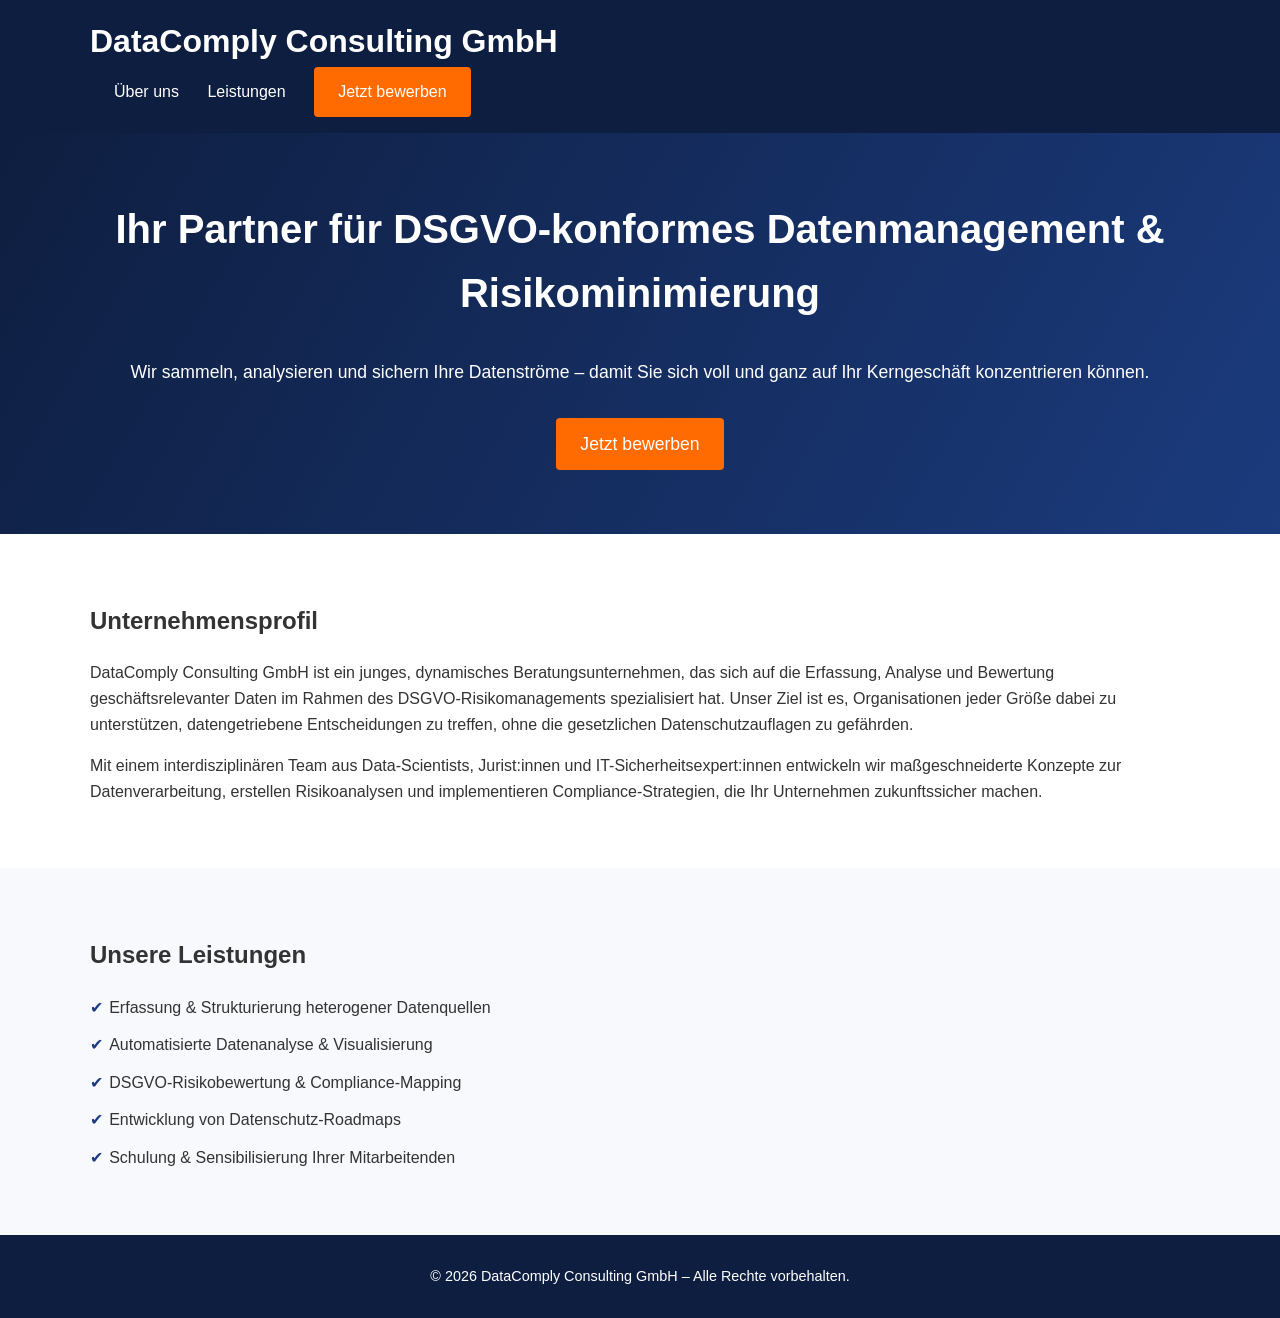
==== index.html @ 9cd99112 "Create initial website structure with home and application pages Co-authored-by: kontakt <kontakt@it" ====
<!DOCTYPE html>
<html lang="de">
<head>
    <meta charset="UTF-8" />
    <meta http-equiv="X-UA-Compatible" content="IE=edge" />
    <meta name="viewport" content="width=device-width, initial-scale=1.0" />
    <title>DataComply Consulting GmbH</title>
    <link rel="stylesheet" href="style.css" />
</head>
<body>
    <header class="navbar">
        <div class="container">
            <h1 class="logo">DataComply Consulting GmbH</h1>
            <nav>
                <a href="#about">Über uns</a>
                <a href="#services">Leistungen</a>
                <a href="bewerbung.html" class="btn btn-primary">Jetzt bewerben</a>
            </nav>
        </div>
    </header>

    <section class="hero">
        <div class="container">
            <h2>Ihr Partner für DSGVO-konformes Datenmanagement &amp; Risikominimierung</h2>
            <p>
                Wir sammeln, analysieren und sichern Ihre Datenströme – damit Sie sich voll
                und ganz auf Ihr Kerngeschäft konzentrieren können.
            </p>
            <a href="bewerbung.html" class="btn btn-primary btn-lg">Jetzt bewerben</a>
        </div>
    </section>

    <section id="about" class="section">
        <div class="container">
            <h2>Unternehmensprofil</h2>
            <p>
                DataComply Consulting GmbH ist ein junges, dynamisches Beratungsunternehmen,
                das sich auf die Erfassung, Analyse und Bewertung geschäftsrelevanter Daten
                im Rahmen des DSGVO-Risikomanagements spezialisiert hat. Unser Ziel ist es,
                Organisationen jeder Größe dabei zu unterstützen, datengetriebene
                Entscheidungen zu treffen, ohne die gesetzlichen Datenschutzauflagen zu
                gefährden.
            </p>
            <p>
                Mit einem interdisziplinären Team aus Data-Scientists, Jurist:innen und
                IT-Sicherheits­expert:innen entwickeln wir maßgeschneiderte Konzepte zur
                Datenverarbeitung, erstellen Risiko­analysen und implementieren
                Compliance-Strategien, die Ihr Unternehmen zukunftssicher machen.
            </p>
        </div>
    </section>

    <section id="services" class="section section-alt">
        <div class="container">
            <h2>Unsere Leistungen</h2>
            <ul class="services-list">
                <li>Erfassung &amp; Strukturierung heterogener Datenquellen</li>
                <li>Automatisierte Datenanalyse &amp; Visualisierung</li>
                <li>DSGVO-Risikobewertung &amp; Compliance-Mapping</li>
                <li>Entwicklung von Datenschutz-Roadmaps</li>
                <li>Schulung &amp; Sensibilisierung Ihrer Mitarbeitenden</li>
            </ul>
        </div>
    </section>

    <footer class="footer">
        <div class="container">
            <p>&copy; <span id="year"></span> DataComply Consulting GmbH – Alle Rechte vorbehalten.</p>
        </div>
    </footer>

    <script>
        document.getElementById("year").textContent = new Date().getFullYear();
    </script>
</body>
</html>
---- style.css ----
/* Basic CSS for DataComply Consulting GmbH */
body {
    margin: 0;
    font-family: "Segoe UI", Roboto, Arial, sans-serif;
    color: #333;
    line-height: 1.6;
}

.container {
    width: 90%;
    max-width: 1100px;
    margin: 0 auto;
}

.navbar {
    background: #0e1e40;
    color: #fff;
    padding: 1rem 0;
}
.navbar .logo {
    margin: 0;
}
.navbar nav a {
    color: #fff;
    margin-left: 1.5rem;
    text-decoration: none;
    font-weight: 500;
}

.hero {
    background: linear-gradient(120deg, #0e1e40, #1b3b7d);
    color: #fff;
    padding: 4rem 0;
    text-align: center;
}
.hero h2 {
    margin-top: 0;
    font-size: 2.5rem;
}
.hero p {
    font-size: 1.1rem;
    margin-bottom: 2rem;
}

.section {
    padding: 3rem 0;
}
.section-alt {
    background: #f7f9fc;
}
.services-list {
    list-style: none;
    padding: 0;
}
.services-list li {
    margin-bottom: 0.75rem;
    padding-left: 1.2rem;
    position: relative;
}
.services-list li::before {
    content: "✔";
    color: #1b3b7d;
    position: absolute;
    left: 0;
}

.footer {
    background: #0e1e40;
    color: #fff;
    text-align: center;
    padding: 1rem 0;
    font-size: 0.9rem;
}

/* Buttons */
.btn {
    display: inline-block;
    padding: 0.75rem 1.5rem;
    border: none;
    border-radius: 4px;
    cursor: pointer;
    text-decoration: none;
}
.btn-primary {
    background: #ff6b00;
    color: #fff;
}
.btn-primary:hover {
    background: #e65f00;
}
.btn-lg {
    font-size: 1.1rem;
}

/* Form */
.application-form {
    display: grid;
    gap: 1rem;
    max-width: 600px;
    margin-top: 2rem;
}
.application-form label {
    display: flex;
    flex-direction: column;
    font-weight: 500;
}
.application-form input,
.application-form textarea {
    padding: 0.5rem;
    font-size: 1rem;
    border: 1px solid #ccc;
    border-radius: 4px;
}
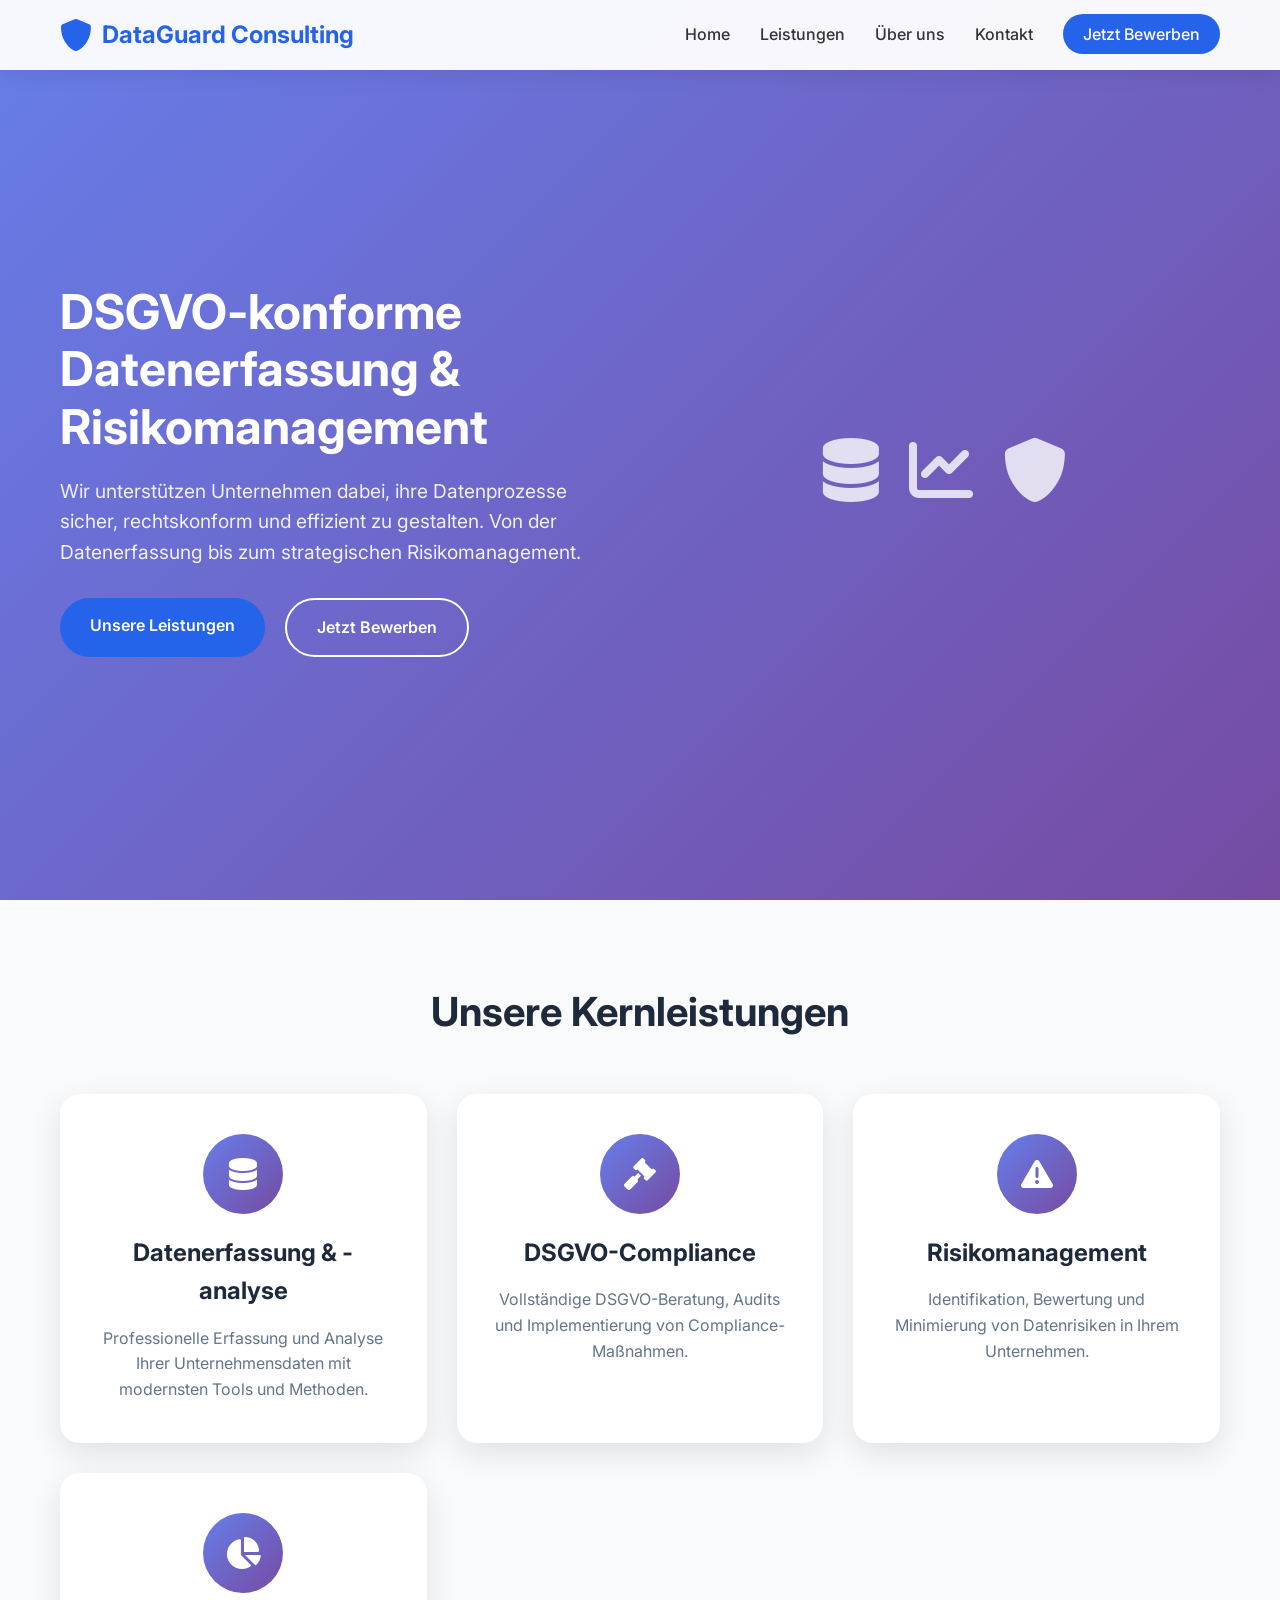
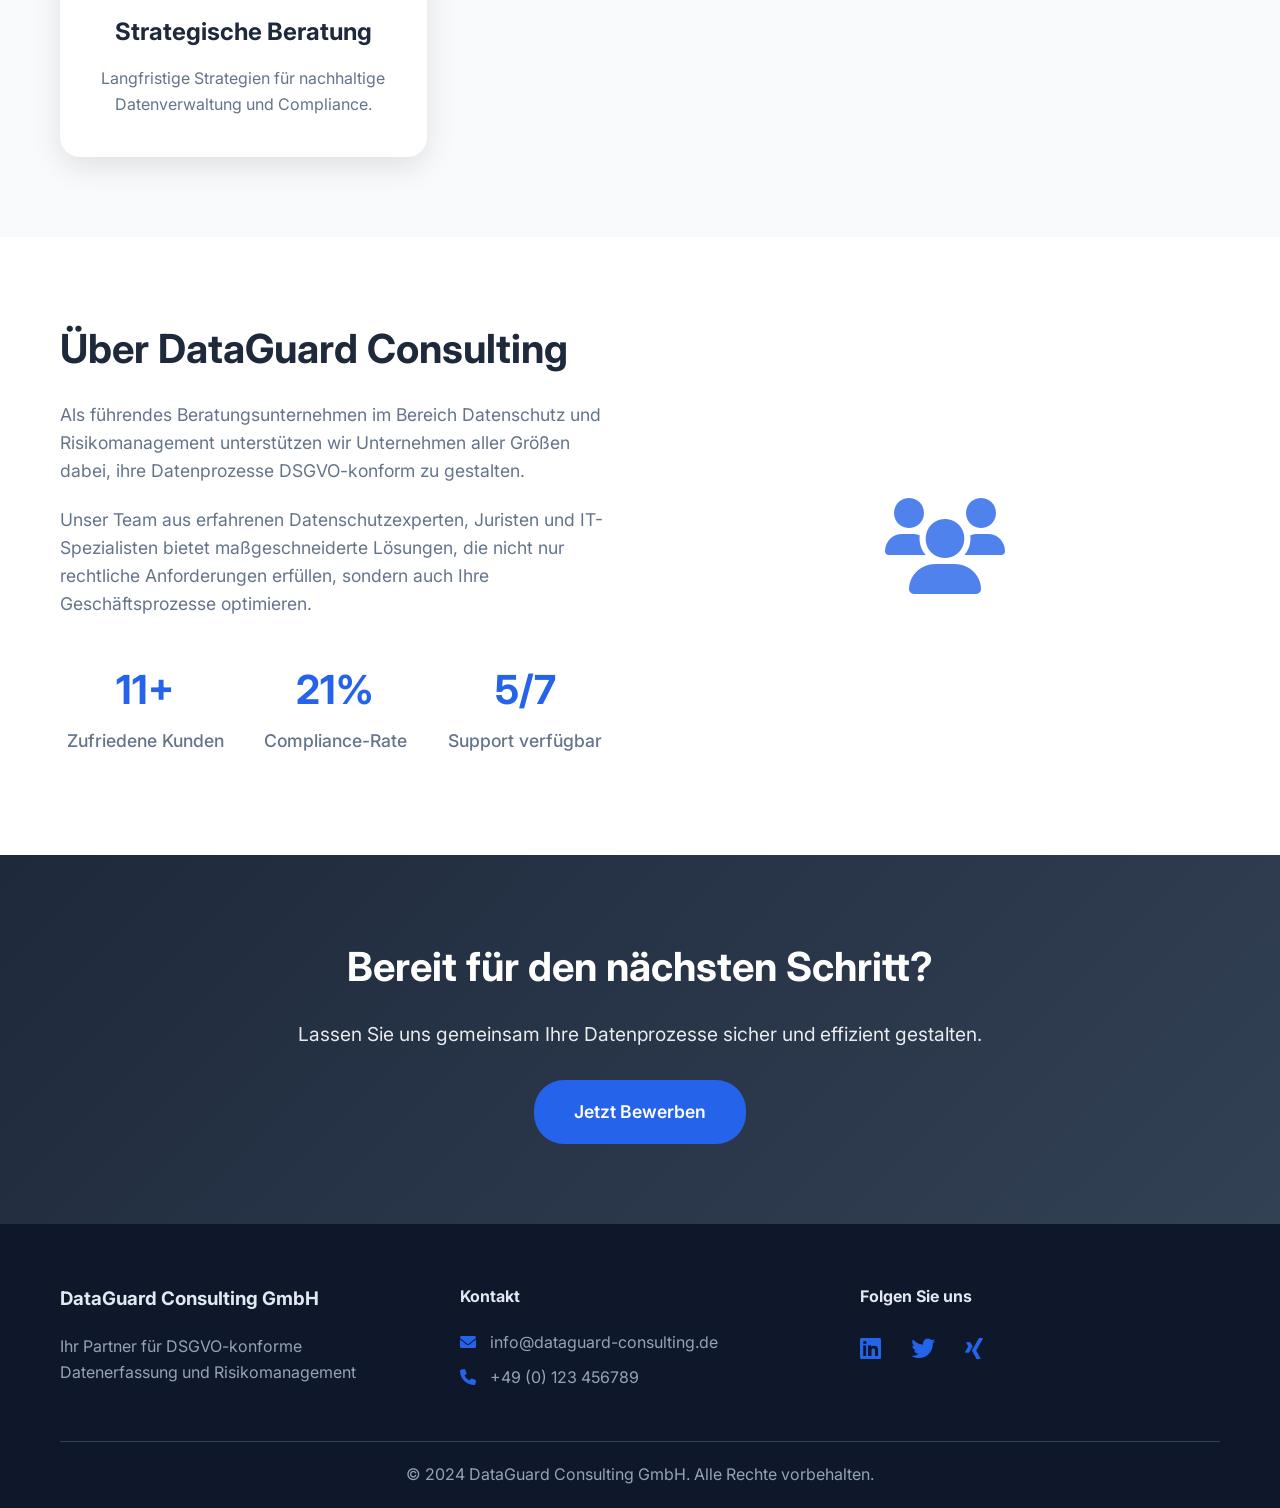
==== commit 4a6ce850: "Create initial project structure with landing page and application form Co-authored-by: kontakt <kon" ====
--- a/index.html
+++ b/index.html
@@ -1,76 +1,163 @@
 <!DOCTYPE html>
 <html lang="de">
 <head>
-    <meta charset="UTF-8" />
-    <meta http-equiv="X-UA-Compatible" content="IE=edge" />
-    <meta name="viewport" content="width=device-width, initial-scale=1.0" />
-    <title>DataComply Consulting GmbH</title>
-    <link rel="stylesheet" href="style.css" />
+    <meta charset="UTF-8">
+    <meta name="viewport" content="width=device-width, initial-scale=1.0">
+    <title>DataGuard Consulting - DSGVO & Risikomanagement</title>
+    <link rel="stylesheet" href="styles.css">
+    <link href="https://fonts.googleapis.com/css2?family=Inter:wght@300;400;500;600;700&display=swap" rel="stylesheet">
+    <link rel="stylesheet" href="https://cdnjs.cloudflare.com/ajax/libs/font-awesome/6.0.0/css/all.min.css">
 </head>
 <body>
-    <header class="navbar">
-        <div class="container">
-            <h1 class="logo">DataComply Consulting GmbH</h1>
-            <nav>
-                <a href="#about">Über uns</a>
-                <a href="#services">Leistungen</a>
-                <a href="bewerbung.html" class="btn btn-primary">Jetzt bewerben</a>
-            </nav>
+    <!-- Navigation -->
+    <nav class="navbar">
+        <div class="nav-container">
+            <div class="nav-logo">
+                <i class="fas fa-shield-alt"></i>
+                <span>DataGuard Consulting</span>
+            </div>
+            <ul class="nav-menu">
+                <li><a href="#home">Home</a></li>
+                <li><a href="#services">Leistungen</a></li>
+                <li><a href="#about">Über uns</a></li>
+                <li><a href="#contact">Kontakt</a></li>
+                <li><a href="bewerbung.html" class="nav-cta">Jetzt Bewerben</a></li>
+            </ul>
+            <div class="hamburger">
+                <span></span>
+                <span></span>
+                <span></span>
+            </div>
         </div>
-    </header>
+    </nav>
 
-    <section class="hero">
-        <div class="container">
-            <h2>Ihr Partner für DSGVO-konformes Datenmanagement &amp; Risikominimierung</h2>
-            <p>
-                Wir sammeln, analysieren und sichern Ihre Datenströme – damit Sie sich voll
-                und ganz auf Ihr Kerngeschäft konzentrieren können.
-            </p>
-            <a href="bewerbung.html" class="btn btn-primary btn-lg">Jetzt bewerben</a>
+    <!-- Hero Section -->
+    <section id="home" class="hero">
+        <div class="hero-container">
+            <div class="hero-content">
+                <h1>DSGVO-konforme Datenerfassung & Risikomanagement</h1>
+                <p>Wir unterstützen Unternehmen dabei, ihre Datenprozesse sicher, rechtskonform und effizient zu gestalten. Von der Datenerfassung bis zum strategischen Risikomanagement.</p>
+                <div class="hero-buttons">
+                    <a href="#services" class="btn btn-primary">Unsere Leistungen</a>
+                    <a href="bewerbung.html" class="btn btn-secondary">Jetzt Bewerben</a>
+                </div>
+            </div>
+            <div class="hero-image">
+                <div class="hero-graphic">
+                    <i class="fas fa-database"></i>
+                    <i class="fas fa-chart-line"></i>
+                    <i class="fas fa-shield-alt"></i>
+                </div>
+            </div>
         </div>
     </section>
 
-    <section id="about" class="section">
+    <!-- Services Section -->
+    <section id="services" class="services">
         <div class="container">
-            <h2>Unternehmensprofil</h2>
-            <p>
-                DataComply Consulting GmbH ist ein junges, dynamisches Beratungsunternehmen,
-                das sich auf die Erfassung, Analyse und Bewertung geschäftsrelevanter Daten
-                im Rahmen des DSGVO-Risikomanagements spezialisiert hat. Unser Ziel ist es,
-                Organisationen jeder Größe dabei zu unterstützen, datengetriebene
-                Entscheidungen zu treffen, ohne die gesetzlichen Datenschutzauflagen zu
-                gefährden.
-            </p>
-            <p>
-                Mit einem interdisziplinären Team aus Data-Scientists, Jurist:innen und
-                IT-Sicherheits­expert:innen entwickeln wir maßgeschneiderte Konzepte zur
-                Datenverarbeitung, erstellen Risiko­analysen und implementieren
-                Compliance-Strategien, die Ihr Unternehmen zukunftssicher machen.
-            </p>
+            <h2>Unsere Kernleistungen</h2>
+            <div class="services-grid">
+                <div class="service-card">
+                    <div class="service-icon">
+                        <i class="fas fa-database"></i>
+                    </div>
+                    <h3>Datenerfassung & -analyse</h3>
+                    <p>Professionelle Erfassung und Analyse Ihrer Unternehmensdaten mit modernsten Tools und Methoden.</p>
+                </div>
+                <div class="service-card">
+                    <div class="service-icon">
+                        <i class="fas fa-gavel"></i>
+                    </div>
+                    <h3>DSGVO-Compliance</h3>
+                    <p>Vollständige DSGVO-Beratung, Audits und Implementierung von Compliance-Maßnahmen.</p>
+                </div>
+                <div class="service-card">
+                    <div class="service-icon">
+                        <i class="fas fa-exclamation-triangle"></i>
+                    </div>
+                    <h3>Risikomanagement</h3>
+                    <p>Identifikation, Bewertung und Minimierung von Datenrisiken in Ihrem Unternehmen.</p>
+                </div>
+                <div class="service-card">
+                    <div class="service-icon">
+                        <i class="fas fa-chart-pie"></i>
+                    </div>
+                    <h3>Strategische Beratung</h3>
+                    <p>Langfristige Strategien für nachhaltige Datenverwaltung und Compliance.</p>
+                </div>
+            </div>
         </div>
     </section>
 
-    <section id="services" class="section section-alt">
+    <!-- About Section -->
+    <section id="about" class="about">
         <div class="container">
-            <h2>Unsere Leistungen</h2>
-            <ul class="services-list">
-                <li>Erfassung &amp; Strukturierung heterogener Datenquellen</li>
-                <li>Automatisierte Datenanalyse &amp; Visualisierung</li>
-                <li>DSGVO-Risikobewertung &amp; Compliance-Mapping</li>
-                <li>Entwicklung von Datenschutz-Roadmaps</li>
-                <li>Schulung &amp; Sensibilisierung Ihrer Mitarbeitenden</li>
-            </ul>
+            <div class="about-content">
+                <div class="about-text">
+                    <h2>Über DataGuard Consulting</h2>
+                    <p>Als führendes Beratungsunternehmen im Bereich Datenschutz und Risikomanagement unterstützen wir Unternehmen aller Größen dabei, ihre Datenprozesse DSGVO-konform zu gestalten.</p>
+                    <p>Unser Team aus erfahrenen Datenschutzexperten, Juristen und IT-Spezialisten bietet maßgeschneiderte Lösungen, die nicht nur rechtliche Anforderungen erfüllen, sondern auch Ihre Geschäftsprozesse optimieren.</p>
+                    <div class="stats">
+                        <div class="stat">
+                            <h3>50+</h3>
+                            <p>Zufriedene Kunden</p>
+                        </div>
+                        <div class="stat">
+                            <h3>99%</h3>
+                            <p>Compliance-Rate</p>
+                        </div>
+                        <div class="stat">
+                            <h3>24/7</h3>
+                            <p>Support verfügbar</p>
+                        </div>
+                    </div>
+                </div>
+                <div class="about-image">
+                    <div class="about-graphic">
+                        <i class="fas fa-users"></i>
+                    </div>
+                </div>
+            </div>
         </div>
     </section>
 
+    <!-- CTA Section -->
+    <section class="cta">
+        <div class="container">
+            <h2>Bereit für den nächsten Schritt?</h2>
+            <p>Lassen Sie uns gemeinsam Ihre Datenprozesse sicher und effizient gestalten.</p>
+            <a href="bewerbung.html" class="btn btn-primary btn-large">Jetzt Bewerben</a>
+        </div>
+    </section>
+
+    <!-- Footer -->
     <footer class="footer">
         <div class="container">
-            <p>&copy; <span id="year"></span> DataComply Consulting GmbH – Alle Rechte vorbehalten.</p>
+            <div class="footer-content">
+                <div class="footer-section">
+                    <h3>DataGuard Consulting GmbH</h3>
+                    <p>Ihr Partner für DSGVO-konforme Datenerfassung und Risikomanagement</p>
+                </div>
+                <div class="footer-section">
+                    <h4>Kontakt</h4>
+                    <p><i class="fas fa-envelope"></i> info@dataguard-consulting.de</p>
+                    <p><i class="fas fa-phone"></i> +49 (0) 123 456789</p>
+                </div>
+                <div class="footer-section">
+                    <h4>Folgen Sie uns</h4>
+                    <div class="social-links">
+                        <a href="#"><i class="fab fa-linkedin"></i></a>
+                        <a href="#"><i class="fab fa-twitter"></i></a>
+                        <a href="#"><i class="fab fa-xing"></i></a>
+                    </div>
+                </div>
+            </div>
+            <div class="footer-bottom">
+                <p>&copy; 2024 DataGuard Consulting GmbH. Alle Rechte vorbehalten.</p>
+            </div>
         </div>
     </footer>
 
-    <script>
-        document.getElementById("year").textContent = new Date().getFullYear();
-    </script>
+    <script src="script.js"></script>
 </body>
 </html>
--- a/styles.css
+++ b/styles.css
@@ -0,0 +1,422 @@
+/* Reset und Basis-Styles */
+* {
+    margin: 0;
+    padding: 0;
+    box-sizing: border-box;
+}
+
+body {
+    font-family: 'Inter', sans-serif;
+    line-height: 1.6;
+    color: #333;
+    overflow-x: hidden;
+}
+
+.container {
+    max-width: 1200px;
+    margin: 0 auto;
+    padding: 0 20px;
+}
+
+/* Navigation */
+.navbar {
+    background: rgba(255, 255, 255, 0.95);
+    backdrop-filter: blur(10px);
+    position: fixed;
+    top: 0;
+    width: 100%;
+    z-index: 1000;
+    box-shadow: 0 2px 20px rgba(0, 0, 0, 0.1);
+    transition: all 0.3s ease;
+}
+
+.nav-container {
+    max-width: 1200px;
+    margin: 0 auto;
+    padding: 0 20px;
+    display: flex;
+    justify-content: space-between;
+    align-items: center;
+    height: 70px;
+}
+
+.nav-logo {
+    display: flex;
+    align-items: center;
+    gap: 10px;
+    font-size: 1.5rem;
+    font-weight: 700;
+    color: #2563eb;
+}
+
+.nav-logo i {
+    font-size: 2rem;
+}
+
+.nav-menu {
+    display: flex;
+    list-style: none;
+    gap: 30px;
+    align-items: center;
+}
+
+.nav-menu a {
+    text-decoration: none;
+    color: #333;
+    font-weight: 500;
+    transition: color 0.3s ease;
+}
+
+.nav-menu a:hover {
+    color: #2563eb;
+}
+
+.nav-cta {
+    background: #2563eb;
+    color: white !important;
+    padding: 10px 20px;
+    border-radius: 25px;
+    transition: all 0.3s ease;
+}
+
+.nav-cta:hover {
+    background: #1d4ed8;
+    transform: translateY(-2px);
+}
+
+.hamburger {
+    display: none;
+    flex-direction: column;
+    cursor: pointer;
+}
+
+.hamburger span {
+    width: 25px;
+    height: 3px;
+    background: #333;
+    margin: 3px 0;
+    transition: 0.3s;
+}
+
+/* Hero Section */
+.hero {
+    padding: 120px 0 80px;
+    background: linear-gradient(135deg, #667eea 0%, #764ba2 100%);
+    color: white;
+    min-height: 100vh;
+    display: flex;
+    align-items: center;
+}
+
+.hero-container {
+    max-width: 1200px;
+    margin: 0 auto;
+    padding: 0 20px;
+    display: grid;
+    grid-template-columns: 1fr 1fr;
+    gap: 60px;
+    align-items: center;
+}
+
+.hero-content h1 {
+    font-size: 3rem;
+    font-weight: 700;
+    margin-bottom: 20px;
+    line-height: 1.2;
+}
+
+.hero-content p {
+    font-size: 1.2rem;
+    margin-bottom: 30px;
+    opacity: 0.9;
+}
+
+.hero-buttons {
+    display: flex;
+    gap: 20px;
+    flex-wrap: wrap;
+}
+
+.btn {
+    display: inline-block;
+    padding: 15px 30px;
+    text-decoration: none;
+    border-radius: 30px;
+    font-weight: 600;
+    transition: all 0.3s ease;
+    text-align: center;
+}
+
+.btn-primary {
+    background: #2563eb;
+    color: white;
+}
+
+.btn-primary:hover {
+    background: #1d4ed8;
+    transform: translateY(-3px);
+    box-shadow: 0 10px 25px rgba(37, 99, 235, 0.3);
+}
+
+.btn-secondary {
+    background: transparent;
+    color: white;
+    border: 2px solid white;
+}
+
+.btn-secondary:hover {
+    background: white;
+    color: #333;
+    transform: translateY(-3px);
+}
+
+.btn-large {
+    padding: 18px 40px;
+    font-size: 1.1rem;
+}
+
+.hero-graphic {
+    display: flex;
+    justify-content: center;
+    align-items: center;
+    gap: 30px;
+    font-size: 4rem;
+    opacity: 0.8;
+}
+
+/* Services Section */
+.services {
+    padding: 80px 0;
+    background: #f8fafc;
+}
+
+.services h2 {
+    text-align: center;
+    font-size: 2.5rem;
+    margin-bottom: 50px;
+    color: #1e293b;
+}
+
+.services-grid {
+    display: grid;
+    grid-template-columns: repeat(auto-fit, minmax(280px, 1fr));
+    gap: 30px;
+}
+
+.service-card {
+    background: white;
+    padding: 40px 30px;
+    border-radius: 20px;
+    text-align: center;
+    box-shadow: 0 10px 30px rgba(0, 0, 0, 0.1);
+    transition: all 0.3s ease;
+}
+
+.service-card:hover {
+    transform: translateY(-10px);
+    box-shadow: 0 20px 40px rgba(0, 0, 0, 0.15);
+}
+
+.service-icon {
+    width: 80px;
+    height: 80px;
+    background: linear-gradient(135deg, #667eea, #764ba2);
+    border-radius: 50%;
+    display: flex;
+    align-items: center;
+    justify-content: center;
+    margin: 0 auto 20px;
+    font-size: 2rem;
+    color: white;
+}
+
+.service-card h3 {
+    font-size: 1.5rem;
+    margin-bottom: 15px;
+    color: #1e293b;
+}
+
+.service-card p {
+    color: #64748b;
+    line-height: 1.6;
+}
+
+/* About Section */
+.about {
+    padding: 80px 0;
+}
+
+.about-content {
+    display: grid;
+    grid-template-columns: 1fr 1fr;
+    gap: 60px;
+    align-items: center;
+}
+
+.about-text h2 {
+    font-size: 2.5rem;
+    margin-bottom: 20px;
+    color: #1e293b;
+}
+
+.about-text p {
+    margin-bottom: 20px;
+    color: #64748b;
+    font-size: 1.1rem;
+}
+
+.stats {
+    display: grid;
+    grid-template-columns: repeat(3, 1fr);
+    gap: 20px;
+    margin-top: 40px;
+}
+
+.stat {
+    text-align: center;
+}
+
+.stat h3 {
+    font-size: 2.5rem;
+    color: #2563eb;
+    margin-bottom: 5px;
+}
+
+.stat p {
+    color: #64748b;
+    font-weight: 500;
+}
+
+.about-graphic {
+    display: flex;
+    justify-content: center;
+    align-items: center;
+    font-size: 6rem;
+    color: #2563eb;
+    opacity: 0.8;
+}
+
+/* CTA Section */
+.cta {
+    padding: 80px 0;
+    background: linear-gradient(135deg, #1e293b, #334155);
+    color: white;
+    text-align: center;
+}
+
+.cta h2 {
+    font-size: 2.5rem;
+    margin-bottom: 20px;
+}
+
+.cta p {
+    font-size: 1.2rem;
+    margin-bottom: 30px;
+    opacity: 0.9;
+}
+
+/* Footer */
+.footer {
+    background: #0f172a;
+    color: white;
+    padding: 60px 0 20px;
+}
+
+.footer-content {
+    display: grid;
+    grid-template-columns: repeat(auto-fit, minmax(250px, 1fr));
+    gap: 40px;
+    margin-bottom: 40px;
+}
+
+.footer-section h3,
+.footer-section h4 {
+    margin-bottom: 20px;
+    color: #e2e8f0;
+}
+
+.footer-section p {
+    color: #94a3b8;
+    margin-bottom: 10px;
+}
+
+.footer-section i {
+    margin-right: 10px;
+    color: #2563eb;
+}
+
+.social-links {
+    display: flex;
+    gap: 20px;
+}
+
+.social-links a {
+    color: #94a3b8;
+    font-size: 1.5rem;
+    transition: color 0.3s ease;
+}
+
+.social-links a:hover {
+    color: #2563eb;
+}
+
+.footer-bottom {
+    border-top: 1px solid #334155;
+    padding-top: 20px;
+    text-align: center;
+    color: #94a3b8;
+}
+
+/* Responsive Design */
+@media (max-width: 768px) {
+    .hamburger {
+        display: flex;
+    }
+    
+    .nav-menu {
+        display: none;
+    }
+    
+    .hero-container {
+        grid-template-columns: 1fr;
+        text-align: center;
+        gap: 40px;
+    }
+    
+    .hero-content h1 {
+        font-size: 2.5rem;
+    }
+    
+    .hero-buttons {
+        justify-content: center;
+    }
+    
+    .about-content {
+        grid-template-columns: 1fr;
+        text-align: center;
+    }
+    
+    .stats {
+        grid-template-columns: 1fr;
+    }
+    
+    .services-grid {
+        grid-template-columns: 1fr;
+    }
+}
+
+@media (max-width: 480px) {
+    .hero-content h1 {
+        font-size: 2rem;
+    }
+    
+    .hero-buttons {
+        flex-direction: column;
+        align-items: center;
+    }
+    
+    .btn {
+        width: 100%;
+        max-width: 300px;
+    }
+}
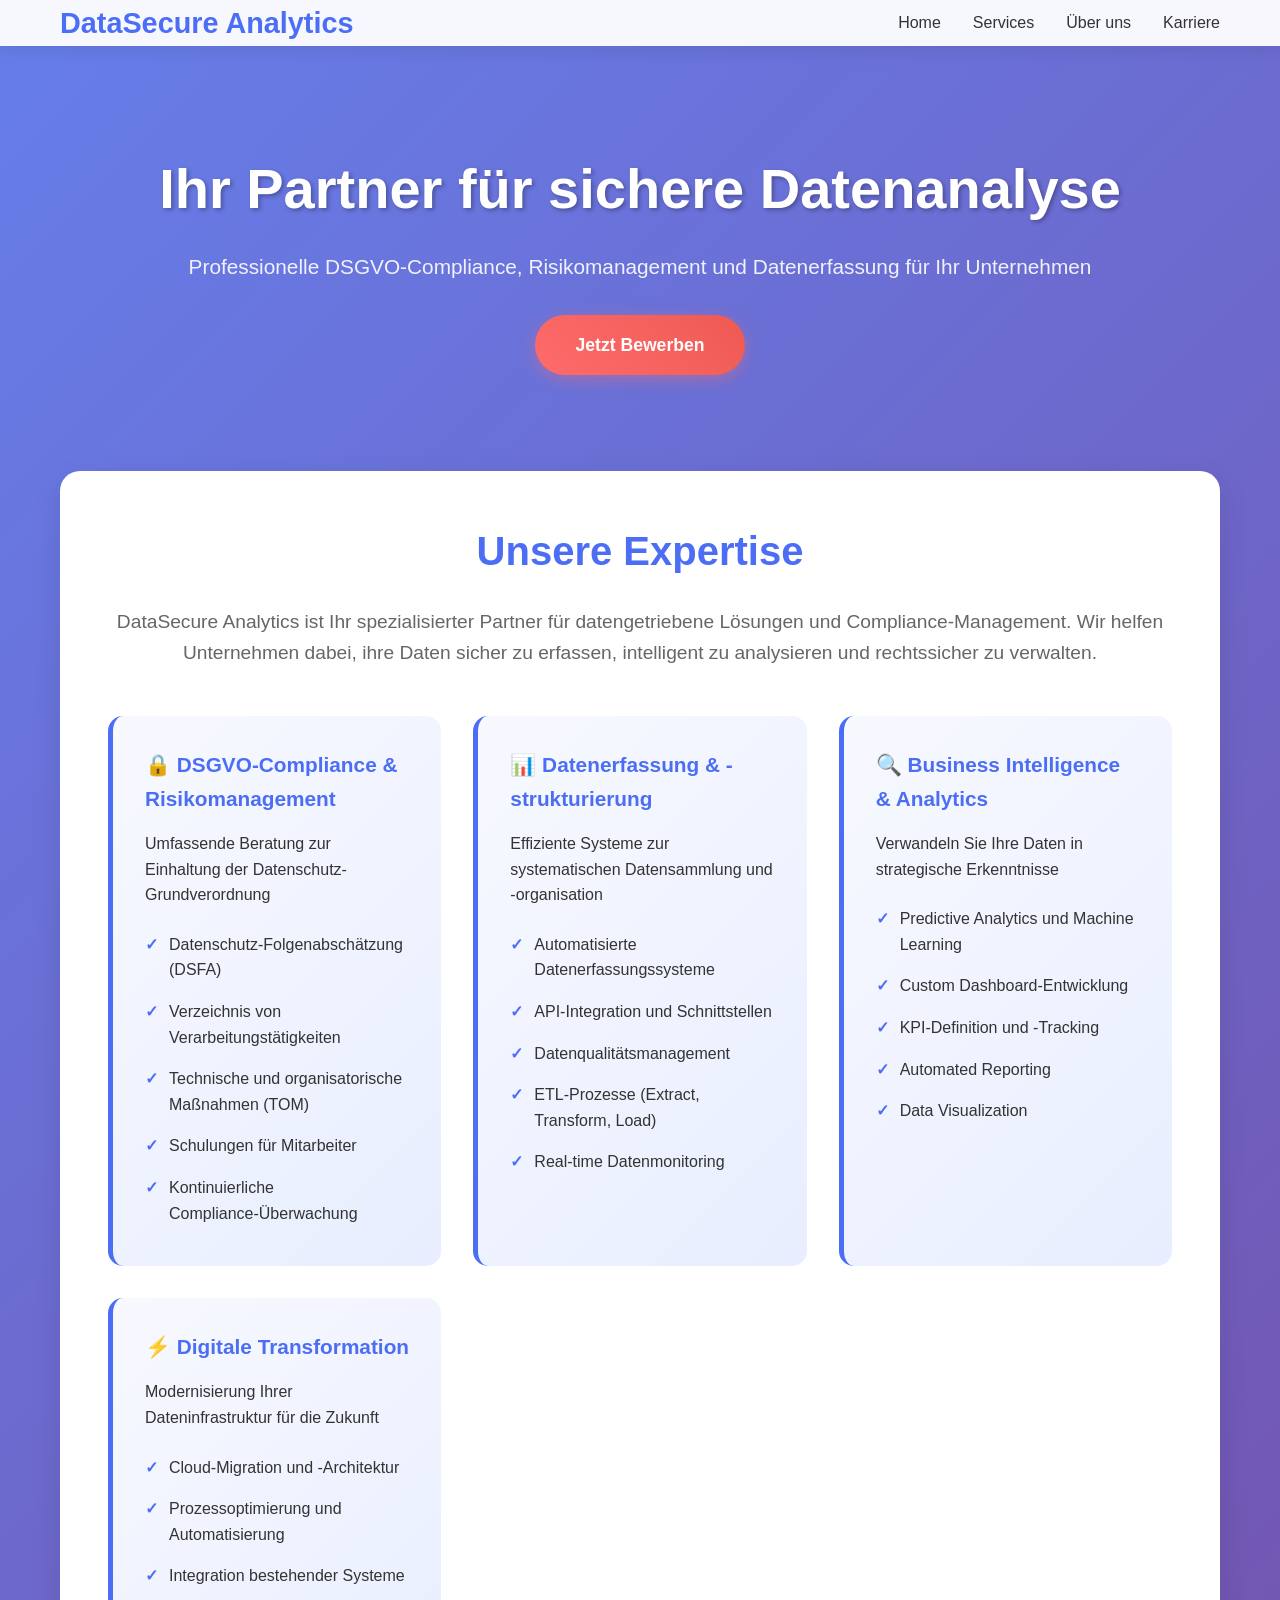
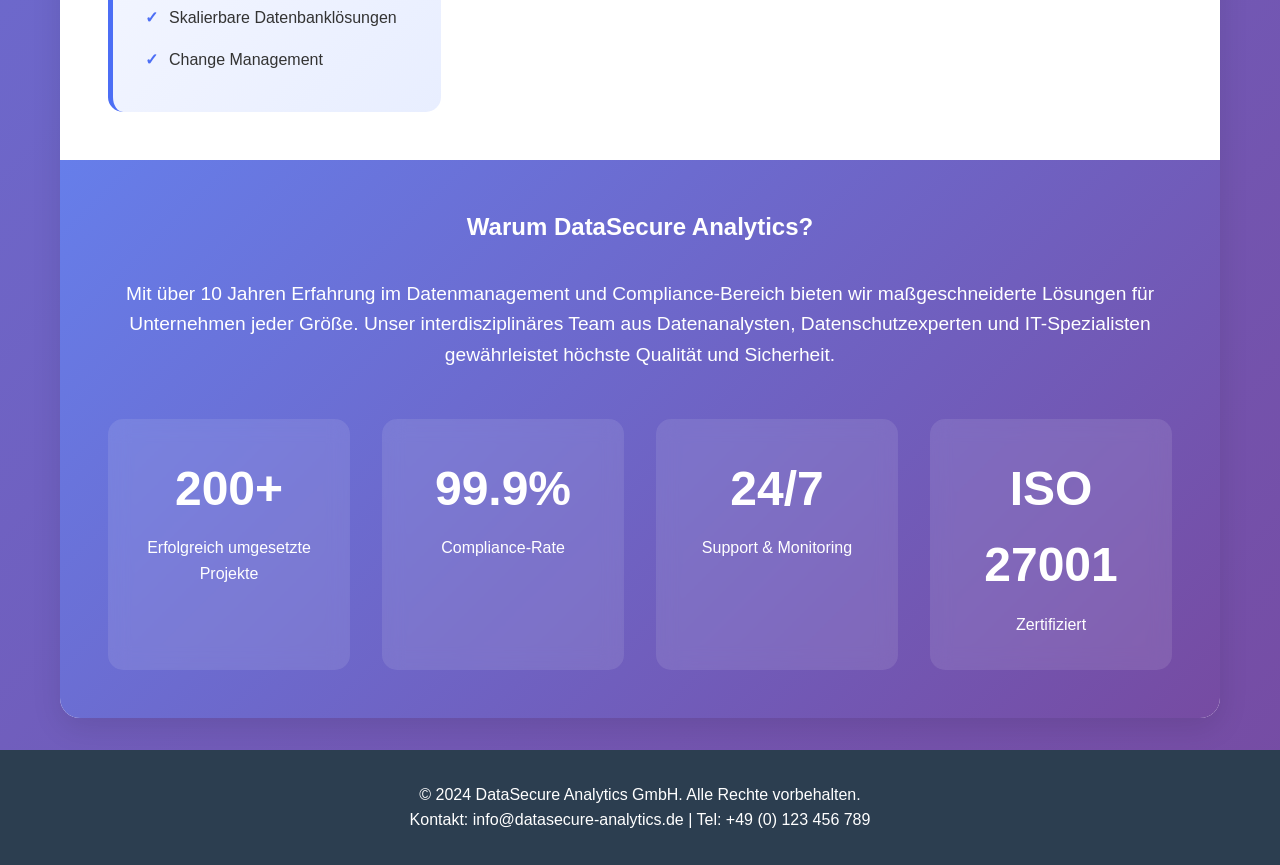
==== commit 0c76e855: "Create initial landing page and job application website for DataSecure Analytics Co-authored-by: kon" ====
--- a/index.html
+++ b/index.html
@@ -3,161 +3,345 @@
 <head>
     <meta charset="UTF-8">
     <meta name="viewport" content="width=device-width, initial-scale=1.0">
-    <title>DataGuard Consulting - DSGVO & Risikomanagement</title>
-    <link rel="stylesheet" href="styles.css">
-    <link href="https://fonts.googleapis.com/css2?family=Inter:wght@300;400;500;600;700&display=swap" rel="stylesheet">
-    <link rel="stylesheet" href="https://cdnjs.cloudflare.com/ajax/libs/font-awesome/6.0.0/css/all.min.css">
+    <title>DataSecure Analytics - Ihr Partner für Datenanalyse & DSGVO-Compliance</title>
+    <style>
+        * {
+            margin: 0;
+            padding: 0;
+            box-sizing: border-box;
+        }
+
+        body {
+            font-family: 'Segoe UI', Tahoma, Geneva, Verdana, sans-serif;
+            line-height: 1.6;
+            color: #333;
+            background: linear-gradient(135deg, #667eea 0%, #764ba2 100%);
+            min-height: 100vh;
+        }
+
+        .container {
+            max-width: 1200px;
+            margin: 0 auto;
+            padding: 0 20px;
+        }
+
+        /* Header */
+        header {
+            background: rgba(255, 255, 255, 0.95);
+            backdrop-filter: blur(10px);
+            box-shadow: 0 2px 20px rgba(0, 0, 0, 0.1);
+            position: fixed;
+            width: 100%;
+            top: 0;
+            z-index: 1000;
+        }
+
+        nav {
+            display: flex;
+            justify-content: space-between;
+            align-items: center;
+            padding: 1rem 0;
+        }
+
+        .logo {
+            font-size: 1.8rem;
+            font-weight: bold;
+            color: #4c6ef5;
+        }
+
+        .nav-links {
+            display: flex;
+            list-style: none;
+            gap: 2rem;
+        }
+
+        .nav-links a {
+            text-decoration: none;
+            color: #333;
+            font-weight: 500;
+            transition: color 0.3s ease;
+        }
+
+        .nav-links a:hover {
+            color: #4c6ef5;
+        }
+
+        /* Hero Section */
+        .hero {
+            margin-top: 80px;
+            padding: 4rem 0;
+            text-align: center;
+            color: white;
+        }
+
+        .hero h1 {
+            font-size: 3.5rem;
+            margin-bottom: 1rem;
+            text-shadow: 2px 2px 4px rgba(0, 0, 0, 0.3);
+        }
+
+        .hero p {
+            font-size: 1.3rem;
+            margin-bottom: 2rem;
+            opacity: 0.9;
+        }
+
+        .cta-button {
+            display: inline-block;
+            background: linear-gradient(45deg, #ff6b6b, #ee5a52);
+            color: white;
+            padding: 1rem 2.5rem;
+            text-decoration: none;
+            border-radius: 50px;
+            font-weight: bold;
+            font-size: 1.1rem;
+            transition: all 0.3s ease;
+            box-shadow: 0 4px 15px rgba(255, 107, 107, 0.4);
+        }
+
+        .cta-button:hover {
+            transform: translateY(-3px);
+            box-shadow: 0 6px 20px rgba(255, 107, 107, 0.6);
+        }
+
+        /* Main Content */
+        .main-content {
+            background: white;
+            margin: 2rem 0;
+            border-radius: 20px;
+            box-shadow: 0 10px 30px rgba(0, 0, 0, 0.1);
+            overflow: hidden;
+        }
+
+        .content-section {
+            padding: 3rem;
+        }
+
+        .content-section h2 {
+            color: #4c6ef5;
+            font-size: 2.5rem;
+            margin-bottom: 1.5rem;
+            text-align: center;
+        }
+
+        .services-grid {
+            display: grid;
+            grid-template-columns: repeat(auto-fit, minmax(300px, 1fr));
+            gap: 2rem;
+            margin-top: 3rem;
+        }
+
+        .service-card {
+            background: linear-gradient(135deg, #f8f9ff 0%, #e8eeff 100%);
+            padding: 2rem;
+            border-radius: 15px;
+            border-left: 5px solid #4c6ef5;
+            transition: transform 0.3s ease;
+        }
+
+        .service-card:hover {
+            transform: translateY(-5px);
+        }
+
+        .service-card h3 {
+            color: #4c6ef5;
+            margin-bottom: 1rem;
+            font-size: 1.3rem;
+        }
+
+        .service-card ul {
+            list-style: none;
+            margin-top: 1rem;
+        }
+
+        .service-card li {
+            padding: 0.5rem 0;
+            position: relative;
+            padding-left: 1.5rem;
+        }
+
+        .service-card li::before {
+            content: "✓";
+            position: absolute;
+            left: 0;
+            color: #4c6ef5;
+            font-weight: bold;
+        }
+
+        /* About Section */
+        .about-section {
+            background: linear-gradient(135deg, #667eea 0%, #764ba2 100%);
+            color: white;
+            padding: 3rem;
+            text-align: center;
+        }
+
+        .about-section h2 {
+            color: white;
+            margin-bottom: 2rem;
+        }
+
+        .stats {
+            display: grid;
+            grid-template-columns: repeat(auto-fit, minmax(200px, 1fr));
+            gap: 2rem;
+            margin-top: 3rem;
+        }
+
+        .stat-card {
+            background: rgba(255, 255, 255, 0.1);
+            padding: 2rem;
+            border-radius: 15px;
+            backdrop-filter: blur(10px);
+        }
+
+        .stat-number {
+            font-size: 3rem;
+            font-weight: bold;
+            margin-bottom: 0.5rem;
+        }
+
+        /* Footer */
+        footer {
+            background: #2c3e50;
+            color: white;
+            text-align: center;
+            padding: 2rem 0;
+        }
+
+        /* Responsive */
+        @media (max-width: 768px) {
+            .hero h1 {
+                font-size: 2.5rem;
+            }
+            
+            .nav-links {
+                display: none;
+            }
+            
+            .content-section {
+                padding: 2rem;
+            }
+        }
+    </style>
 </head>
 <body>
-    <!-- Navigation -->
-    <nav class="navbar">
-        <div class="nav-container">
-            <div class="nav-logo">
-                <i class="fas fa-shield-alt"></i>
-                <span>DataGuard Consulting</span>
-            </div>
-            <ul class="nav-menu">
+    <header>
+        <nav class="container">
+            <div class="logo">DataSecure Analytics</div>
+            <ul class="nav-links">
                 <li><a href="#home">Home</a></li>
-                <li><a href="#services">Leistungen</a></li>
+                <li><a href="#services">Services</a></li>
                 <li><a href="#about">Über uns</a></li>
-                <li><a href="#contact">Kontakt</a></li>
-                <li><a href="bewerbung.html" class="nav-cta">Jetzt Bewerben</a></li>
+                <li><a href="bewerbung.html">Karriere</a></li>
             </ul>
-            <div class="hamburger">
-                <span></span>
-                <span></span>
-                <span></span>
-            </div>
-        </div>
-    </nav>
-
-    <!-- Hero Section -->
-    <section id="home" class="hero">
-        <div class="hero-container">
-            <div class="hero-content">
-                <h1>DSGVO-konforme Datenerfassung & Risikomanagement</h1>
-                <p>Wir unterstützen Unternehmen dabei, ihre Datenprozesse sicher, rechtskonform und effizient zu gestalten. Von der Datenerfassung bis zum strategischen Risikomanagement.</p>
-                <div class="hero-buttons">
-                    <a href="#services" class="btn btn-primary">Unsere Leistungen</a>
-                    <a href="bewerbung.html" class="btn btn-secondary">Jetzt Bewerben</a>
-                </div>
-            </div>
-            <div class="hero-image">
-                <div class="hero-graphic">
-                    <i class="fas fa-database"></i>
-                    <i class="fas fa-chart-line"></i>
-                    <i class="fas fa-shield-alt"></i>
-                </div>
-            </div>
+        </nav>
+    </header>
+
+    <section class="hero" id="home">
+        <div class="container">
+            <h1>Ihr Partner für sichere Datenanalyse</h1>
+            <p>Professionelle DSGVO-Compliance, Risikomanagement und Datenerfassung für Ihr Unternehmen</p>
+            <a href="bewerbung.html" class="cta-button">Jetzt Bewerben</a>
         </div>
     </section>
 
-    <!-- Services Section -->
-    <section id="services" class="services">
+    <main class="container">
+        <div class="main-content">
+            <section class="content-section" id="services">
+                <h2>Unsere Expertise</h2>
+                <p style="text-align: center; font-size: 1.2rem; color: #666; margin-bottom: 2rem;">
+                    DataSecure Analytics ist Ihr spezialisierter Partner für datengetriebene Lösungen und Compliance-Management. 
+                    Wir helfen Unternehmen dabei, ihre Daten sicher zu erfassen, intelligent zu analysieren und rechtssicher zu verwalten.
+                </p>
+
+                <div class="services-grid">
+                    <div class="service-card">
+                        <h3>🔒 DSGVO-Compliance & Risikomanagement</h3>
+                        <p>Umfassende Beratung zur Einhaltung der Datenschutz-Grundverordnung</p>
+                        <ul>
+                            <li>Datenschutz-Folgenabschätzung (DSFA)</li>
+                            <li>Verzeichnis von Verarbeitungstätigkeiten</li>
+                            <li>Technische und organisatorische Maßnahmen (TOM)</li>
+                            <li>Schulungen für Mitarbeiter</li>
+                            <li>Kontinuierliche Compliance-Überwachung</li>
+                        </ul>
+                    </div>
+
+                    <div class="service-card">
+                        <h3>📊 Datenerfassung & -strukturierung</h3>
+                        <p>Effiziente Systeme zur systematischen Datensammlung und -organisation</p>
+                        <ul>
+                            <li>Automatisierte Datenerfassungssysteme</li>
+                            <li>API-Integration und Schnittstellen</li>
+                            <li>Datenqualitätsmanagement</li>
+                            <li>ETL-Prozesse (Extract, Transform, Load)</li>
+                            <li>Real-time Datenmonitoring</li>
+                        </ul>
+                    </div>
+
+                    <div class="service-card">
+                        <h3>🔍 Business Intelligence & Analytics</h3>
+                        <p>Verwandeln Sie Ihre Daten in strategische Erkenntnisse</p>
+                        <ul>
+                            <li>Predictive Analytics und Machine Learning</li>
+                            <li>Custom Dashboard-Entwicklung</li>
+                            <li>KPI-Definition und -Tracking</li>
+                            <li>Automated Reporting</li>
+                            <li>Data Visualization</li>
+                        </ul>
+                    </div>
+
+                    <div class="service-card">
+                        <h3>⚡ Digitale Transformation</h3>
+                        <p>Modernisierung Ihrer Dateninfrastruktur für die Zukunft</p>
+                        <ul>
+                            <li>Cloud-Migration und -Architektur</li>
+                            <li>Prozessoptimierung und Automatisierung</li>
+                            <li>Integration bestehender Systeme</li>
+                            <li>Skalierbare Datenbanklösungen</li>
+                            <li>Change Management</li>
+                        </ul>
+                    </div>
+                </div>
+            </section>
+
+            <section class="about-section" id="about">
+                <h2>Warum DataSecure Analytics?</h2>
+                <p style="font-size: 1.2rem; margin-bottom: 2rem;">
+                    Mit über 10 Jahren Erfahrung im Datenmanagement und Compliance-Bereich bieten wir 
+                    maßgeschneiderte Lösungen für Unternehmen jeder Größe. Unser interdisziplinäres Team 
+                    aus Datenanalysten, Datenschutzexperten und IT-Spezialisten gewährleistet höchste 
+                    Qualität und Sicherheit.
+                </p>
+
+                <div class="stats">
+                    <div class="stat-card">
+                        <div class="stat-number">200+</div>
+                        <div>Erfolgreich umgesetzte Projekte</div>
+                    </div>
+                    <div class="stat-card">
+                        <div class="stat-number">99.9%</div>
+                        <div>Compliance-Rate</div>
+                    </div>
+                    <div class="stat-card">
+                        <div class="stat-number">24/7</div>
+                        <div>Support & Monitoring</div>
+                    </div>
+                    <div class="stat-card">
+                        <div class="stat-number">ISO 27001</div>
+                        <div>Zertifiziert</div>
+                    </div>
+                </div>
+            </section>
+        </div>
+    </main>
+
+    <footer>
         <div class="container">
-            <h2>Unsere Kernleistungen</h2>
-            <div class="services-grid">
-                <div class="service-card">
-                    <div class="service-icon">
-                        <i class="fas fa-database"></i>
-                    </div>
-                    <h3>Datenerfassung & -analyse</h3>
-                    <p>Professionelle Erfassung und Analyse Ihrer Unternehmensdaten mit modernsten Tools und Methoden.</p>
-                </div>
-                <div class="service-card">
-                    <div class="service-icon">
-                        <i class="fas fa-gavel"></i>
-                    </div>
-                    <h3>DSGVO-Compliance</h3>
-                    <p>Vollständige DSGVO-Beratung, Audits und Implementierung von Compliance-Maßnahmen.</p>
-                </div>
-                <div class="service-card">
-                    <div class="service-icon">
-                        <i class="fas fa-exclamation-triangle"></i>
-                    </div>
-                    <h3>Risikomanagement</h3>
-                    <p>Identifikation, Bewertung und Minimierung von Datenrisiken in Ihrem Unternehmen.</p>
-                </div>
-                <div class="service-card">
-                    <div class="service-icon">
-                        <i class="fas fa-chart-pie"></i>
-                    </div>
-                    <h3>Strategische Beratung</h3>
-                    <p>Langfristige Strategien für nachhaltige Datenverwaltung und Compliance.</p>
-                </div>
-            </div>
-        </div>
-    </section>
-
-    <!-- About Section -->
-    <section id="about" class="about">
-        <div class="container">
-            <div class="about-content">
-                <div class="about-text">
-                    <h2>Über DataGuard Consulting</h2>
-                    <p>Als führendes Beratungsunternehmen im Bereich Datenschutz und Risikomanagement unterstützen wir Unternehmen aller Größen dabei, ihre Datenprozesse DSGVO-konform zu gestalten.</p>
-                    <p>Unser Team aus erfahrenen Datenschutzexperten, Juristen und IT-Spezialisten bietet maßgeschneiderte Lösungen, die nicht nur rechtliche Anforderungen erfüllen, sondern auch Ihre Geschäftsprozesse optimieren.</p>
-                    <div class="stats">
-                        <div class="stat">
-                            <h3>50+</h3>
-                            <p>Zufriedene Kunden</p>
-                        </div>
-                        <div class="stat">
-                            <h3>99%</h3>
-                            <p>Compliance-Rate</p>
-                        </div>
-                        <div class="stat">
-                            <h3>24/7</h3>
-                            <p>Support verfügbar</p>
-                        </div>
-                    </div>
-                </div>
-                <div class="about-image">
-                    <div class="about-graphic">
-                        <i class="fas fa-users"></i>
-                    </div>
-                </div>
-            </div>
-        </div>
-    </section>
-
-    <!-- CTA Section -->
-    <section class="cta">
-        <div class="container">
-            <h2>Bereit für den nächsten Schritt?</h2>
-            <p>Lassen Sie uns gemeinsam Ihre Datenprozesse sicher und effizient gestalten.</p>
-            <a href="bewerbung.html" class="btn btn-primary btn-large">Jetzt Bewerben</a>
-        </div>
-    </section>
-
-    <!-- Footer -->
-    <footer class="footer">
-        <div class="container">
-            <div class="footer-content">
-                <div class="footer-section">
-                    <h3>DataGuard Consulting GmbH</h3>
-                    <p>Ihr Partner für DSGVO-konforme Datenerfassung und Risikomanagement</p>
-                </div>
-                <div class="footer-section">
-                    <h4>Kontakt</h4>
-                    <p><i class="fas fa-envelope"></i> info@dataguard-consulting.de</p>
-                    <p><i class="fas fa-phone"></i> +49 (0) 123 456789</p>
-                </div>
-                <div class="footer-section">
-                    <h4>Folgen Sie uns</h4>
-                    <div class="social-links">
-                        <a href="#"><i class="fab fa-linkedin"></i></a>
-                        <a href="#"><i class="fab fa-twitter"></i></a>
-                        <a href="#"><i class="fab fa-xing"></i></a>
-                    </div>
-                </div>
-            </div>
-            <div class="footer-bottom">
-                <p>&copy; 2024 DataGuard Consulting GmbH. Alle Rechte vorbehalten.</p>
-            </div>
+            <p>&copy; 2024 DataSecure Analytics GmbH. Alle Rechte vorbehalten.</p>
+            <p>Kontakt: info@datasecure-analytics.de | Tel: +49 (0) 123 456 789</p>
         </div>
     </footer>
-
-    <script src="script.js"></script>
 </body>
 </html>
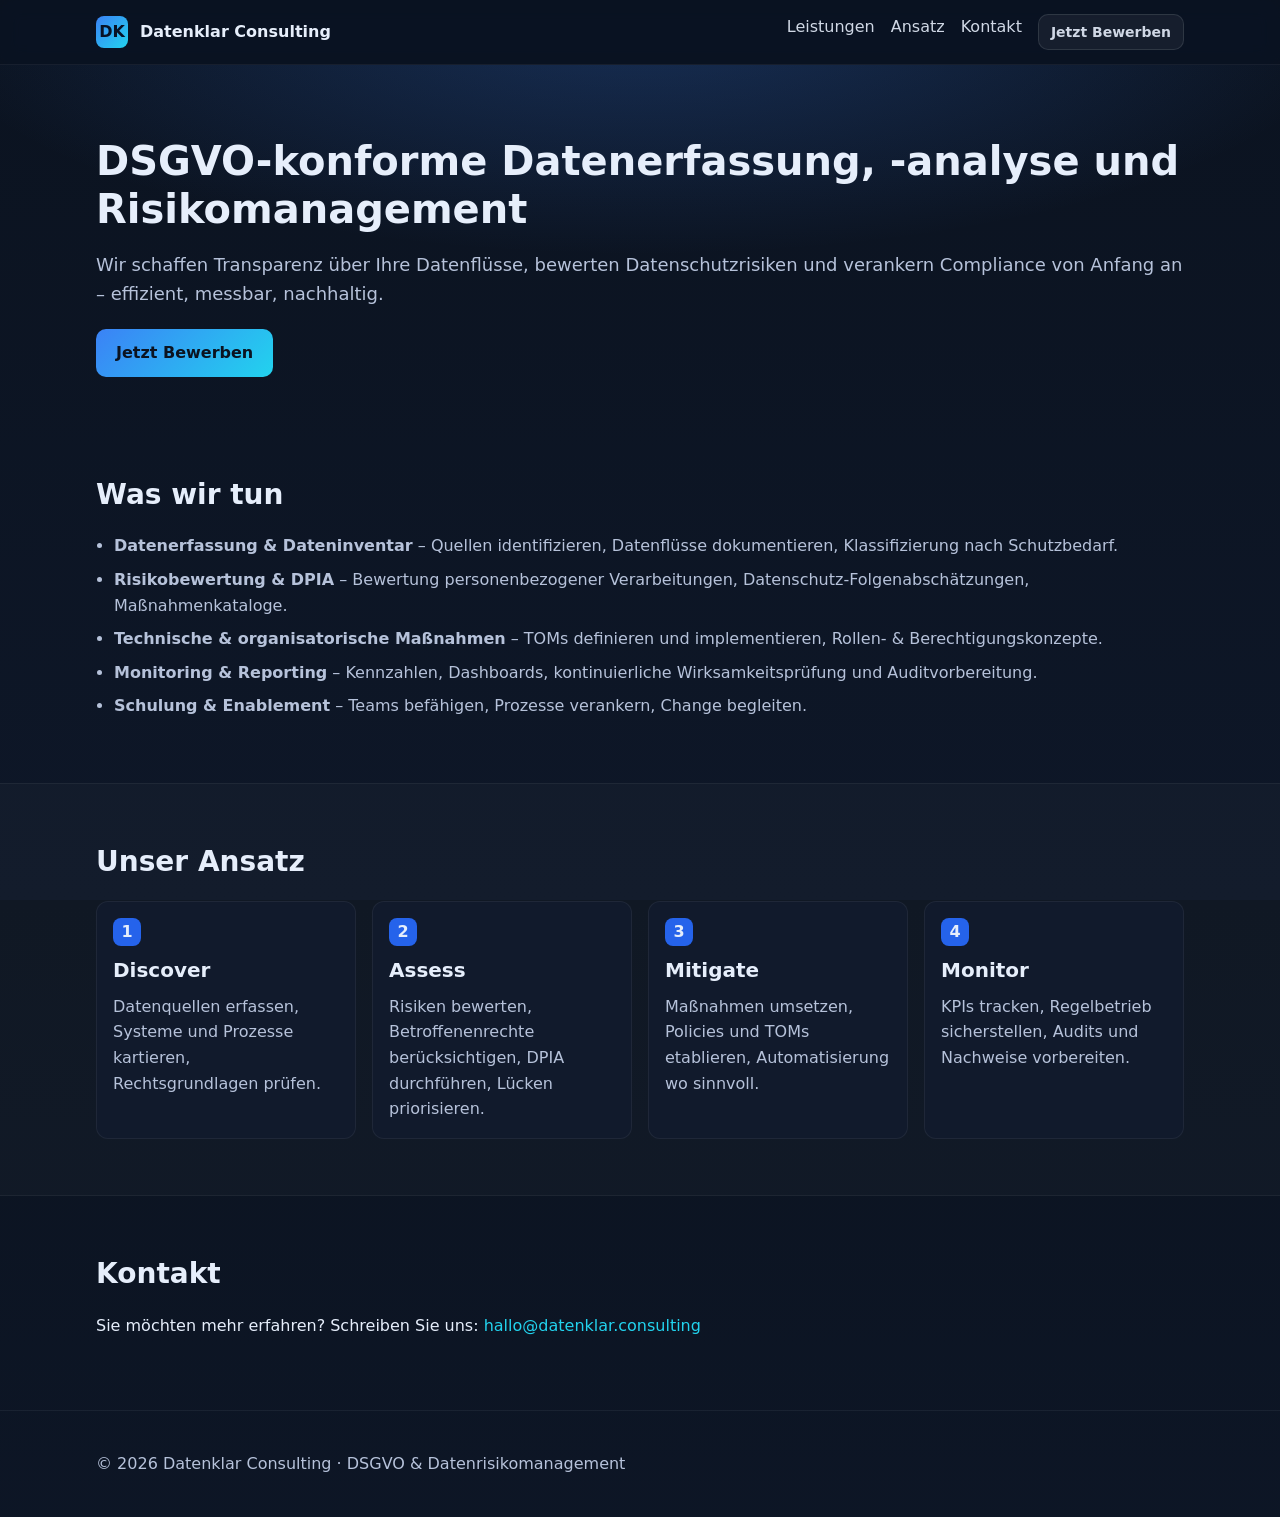
==== commit 6f0f8d2c: "Create initial landing page with application form for Datenklar Consulting Co-authored-by: kontakt <" ====
--- a/index.html
+++ b/index.html
@@ -1,347 +1,97 @@
-<!DOCTYPE html>
+<!doctype html>
 <html lang="de">
-<head>
-    <meta charset="UTF-8">
-    <meta name="viewport" content="width=device-width, initial-scale=1.0">
-    <title>DataSecure Analytics - Ihr Partner für Datenanalyse & DSGVO-Compliance</title>
-    <style>
-        * {
-            margin: 0;
-            padding: 0;
-            box-sizing: border-box;
-        }
-
-        body {
-            font-family: 'Segoe UI', Tahoma, Geneva, Verdana, sans-serif;
-            line-height: 1.6;
-            color: #333;
-            background: linear-gradient(135deg, #667eea 0%, #764ba2 100%);
-            min-height: 100vh;
-        }
-
-        .container {
-            max-width: 1200px;
-            margin: 0 auto;
-            padding: 0 20px;
-        }
-
-        /* Header */
-        header {
-            background: rgba(255, 255, 255, 0.95);
-            backdrop-filter: blur(10px);
-            box-shadow: 0 2px 20px rgba(0, 0, 0, 0.1);
-            position: fixed;
-            width: 100%;
-            top: 0;
-            z-index: 1000;
-        }
-
-        nav {
-            display: flex;
-            justify-content: space-between;
-            align-items: center;
-            padding: 1rem 0;
-        }
-
-        .logo {
-            font-size: 1.8rem;
-            font-weight: bold;
-            color: #4c6ef5;
-        }
-
-        .nav-links {
-            display: flex;
-            list-style: none;
-            gap: 2rem;
-        }
-
-        .nav-links a {
-            text-decoration: none;
-            color: #333;
-            font-weight: 500;
-            transition: color 0.3s ease;
-        }
-
-        .nav-links a:hover {
-            color: #4c6ef5;
-        }
-
-        /* Hero Section */
-        .hero {
-            margin-top: 80px;
-            padding: 4rem 0;
-            text-align: center;
-            color: white;
-        }
-
-        .hero h1 {
-            font-size: 3.5rem;
-            margin-bottom: 1rem;
-            text-shadow: 2px 2px 4px rgba(0, 0, 0, 0.3);
-        }
-
-        .hero p {
-            font-size: 1.3rem;
-            margin-bottom: 2rem;
-            opacity: 0.9;
-        }
-
-        .cta-button {
-            display: inline-block;
-            background: linear-gradient(45deg, #ff6b6b, #ee5a52);
-            color: white;
-            padding: 1rem 2.5rem;
-            text-decoration: none;
-            border-radius: 50px;
-            font-weight: bold;
-            font-size: 1.1rem;
-            transition: all 0.3s ease;
-            box-shadow: 0 4px 15px rgba(255, 107, 107, 0.4);
-        }
-
-        .cta-button:hover {
-            transform: translateY(-3px);
-            box-shadow: 0 6px 20px rgba(255, 107, 107, 0.6);
-        }
-
-        /* Main Content */
-        .main-content {
-            background: white;
-            margin: 2rem 0;
-            border-radius: 20px;
-            box-shadow: 0 10px 30px rgba(0, 0, 0, 0.1);
-            overflow: hidden;
-        }
-
-        .content-section {
-            padding: 3rem;
-        }
-
-        .content-section h2 {
-            color: #4c6ef5;
-            font-size: 2.5rem;
-            margin-bottom: 1.5rem;
-            text-align: center;
-        }
-
-        .services-grid {
-            display: grid;
-            grid-template-columns: repeat(auto-fit, minmax(300px, 1fr));
-            gap: 2rem;
-            margin-top: 3rem;
-        }
-
-        .service-card {
-            background: linear-gradient(135deg, #f8f9ff 0%, #e8eeff 100%);
-            padding: 2rem;
-            border-radius: 15px;
-            border-left: 5px solid #4c6ef5;
-            transition: transform 0.3s ease;
-        }
-
-        .service-card:hover {
-            transform: translateY(-5px);
-        }
-
-        .service-card h3 {
-            color: #4c6ef5;
-            margin-bottom: 1rem;
-            font-size: 1.3rem;
-        }
-
-        .service-card ul {
-            list-style: none;
-            margin-top: 1rem;
-        }
-
-        .service-card li {
-            padding: 0.5rem 0;
-            position: relative;
-            padding-left: 1.5rem;
-        }
-
-        .service-card li::before {
-            content: "✓";
-            position: absolute;
-            left: 0;
-            color: #4c6ef5;
-            font-weight: bold;
-        }
-
-        /* About Section */
-        .about-section {
-            background: linear-gradient(135deg, #667eea 0%, #764ba2 100%);
-            color: white;
-            padding: 3rem;
-            text-align: center;
-        }
-
-        .about-section h2 {
-            color: white;
-            margin-bottom: 2rem;
-        }
-
-        .stats {
-            display: grid;
-            grid-template-columns: repeat(auto-fit, minmax(200px, 1fr));
-            gap: 2rem;
-            margin-top: 3rem;
-        }
-
-        .stat-card {
-            background: rgba(255, 255, 255, 0.1);
-            padding: 2rem;
-            border-radius: 15px;
-            backdrop-filter: blur(10px);
-        }
-
-        .stat-number {
-            font-size: 3rem;
-            font-weight: bold;
-            margin-bottom: 0.5rem;
-        }
-
-        /* Footer */
-        footer {
-            background: #2c3e50;
-            color: white;
-            text-align: center;
-            padding: 2rem 0;
-        }
-
-        /* Responsive */
-        @media (max-width: 768px) {
-            .hero h1 {
-                font-size: 2.5rem;
-            }
-            
-            .nav-links {
-                display: none;
-            }
-            
-            .content-section {
-                padding: 2rem;
-            }
-        }
-    </style>
-</head>
-<body>
-    <header>
-        <nav class="container">
-            <div class="logo">DataSecure Analytics</div>
-            <ul class="nav-links">
-                <li><a href="#home">Home</a></li>
-                <li><a href="#services">Services</a></li>
-                <li><a href="#about">Über uns</a></li>
-                <li><a href="bewerbung.html">Karriere</a></li>
-            </ul>
+  <head>
+    <meta charset="utf-8">
+    <meta name="viewport" content="width=device-width, initial-scale=1">
+    <title>Datenklar Consulting – DSGVO Datenerfassung, -analyse & Risikomanagement</title>
+    <meta name="description" content="Datenklar Consulting: Wir erfassen und analysieren Daten, bewerten Risiken und implementieren DSGVO-konforme Maßnahmen – pragmatisch, messbar, nachhaltig.">
+    <link rel="stylesheet" href="./styles.css">
+  </head>
+  <body>
+    <header class="site-header">
+      <div class="container">
+        <div class="brand">
+          <span class="logo">DK</span>
+          <span class="brand-name">Datenklar Consulting</span>
+        </div>
+        <nav class="nav">
+          <a href="#leistungen">Leistungen</a>
+          <a href="#ansatz">Ansatz</a>
+          <a href="#kontakt">Kontakt</a>
+          <a href="./bewerben.html" class="button button--small">Jetzt Bewerben</a>
         </nav>
+      </div>
     </header>
 
-    <section class="hero" id="home">
+    <main>
+      <section class="hero">
         <div class="container">
-            <h1>Ihr Partner für sichere Datenanalyse</h1>
-            <p>Professionelle DSGVO-Compliance, Risikomanagement und Datenerfassung für Ihr Unternehmen</p>
-            <a href="bewerbung.html" class="cta-button">Jetzt Bewerben</a>
+          <h1>DSGVO-konforme Datenerfassung, -analyse und Risikomanagement</h1>
+          <p class="lead">Wir schaffen Transparenz über Ihre Datenflüsse, bewerten Datenschutzrisiken und verankern Compliance von Anfang an – effizient, messbar, nachhaltig.</p>
+          <div class="hero-cta">
+            <a href="./bewerben.html" class="button button--primary button--large">Jetzt Bewerben</a>
+          </div>
         </div>
-    </section>
+      </section>
 
-    <main class="container">
-        <div class="main-content">
-            <section class="content-section" id="services">
-                <h2>Unsere Expertise</h2>
-                <p style="text-align: center; font-size: 1.2rem; color: #666; margin-bottom: 2rem;">
-                    DataSecure Analytics ist Ihr spezialisierter Partner für datengetriebene Lösungen und Compliance-Management. 
-                    Wir helfen Unternehmen dabei, ihre Daten sicher zu erfassen, intelligent zu analysieren und rechtssicher zu verwalten.
-                </p>
+      <section id="leistungen" class="section">
+        <div class="container">
+          <h2>Was wir tun</h2>
+          <ul class="feature-list">
+            <li><strong>Datenerfassung &amp; Dateninventar</strong> – Quellen identifizieren, Datenflüsse dokumentieren, Klassifizierung nach Schutzbedarf.</li>
+            <li><strong>Risikobewertung &amp; DPIA</strong> – Bewertung personenbezogener Verarbeitungen, Datenschutz-Folgenabschätzungen, Maßnahmenkataloge.</li>
+            <li><strong>Technische &amp; organisatorische Maßnahmen</strong> – TOMs definieren und implementieren, Rollen- &amp; Berechtigungskonzepte.</li>
+            <li><strong>Monitoring &amp; Reporting</strong> – Kennzahlen, Dashboards, kontinuierliche Wirksamkeitsprüfung und Auditvorbereitung.</li>
+            <li><strong>Schulung &amp; Enablement</strong> – Teams befähigen, Prozesse verankern, Change begleiten.</li>
+          </ul>
+        </div>
+      </section>
 
-                <div class="services-grid">
-                    <div class="service-card">
-                        <h3>🔒 DSGVO-Compliance & Risikomanagement</h3>
-                        <p>Umfassende Beratung zur Einhaltung der Datenschutz-Grundverordnung</p>
-                        <ul>
-                            <li>Datenschutz-Folgenabschätzung (DSFA)</li>
-                            <li>Verzeichnis von Verarbeitungstätigkeiten</li>
-                            <li>Technische und organisatorische Maßnahmen (TOM)</li>
-                            <li>Schulungen für Mitarbeiter</li>
-                            <li>Kontinuierliche Compliance-Überwachung</li>
-                        </ul>
-                    </div>
+      <section id="ansatz" class="section section--alt">
+        <div class="container">
+          <h2>Unser Ansatz</h2>
+          <div class="steps">
+            <div class="step">
+              <span class="step-number">1</span>
+              <h3>Discover</h3>
+              <p>Datenquellen erfassen, Systeme und Prozesse kartieren, Rechtsgrundlagen prüfen.</p>
+            </div>
+            <div class="step">
+              <span class="step-number">2</span>
+              <h3>Assess</h3>
+              <p>Risiken bewerten, Betroffenenrechte berücksichtigen, DPIA durchführen, Lücken priorisieren.</p>
+            </div>
+            <div class="step">
+              <span class="step-number">3</span>
+              <h3>Mitigate</h3>
+              <p>Maßnahmen umsetzen, Policies und TOMs etablieren, Automatisierung wo sinnvoll.</p>
+            </div>
+            <div class="step">
+              <span class="step-number">4</span>
+              <h3>Monitor</h3>
+              <p>KPIs tracken, Regelbetrieb sicherstellen, Audits und Nachweise vorbereiten.</p>
+            </div>
+          </div>
+        </div>
+      </section>
 
-                    <div class="service-card">
-                        <h3>📊 Datenerfassung & -strukturierung</h3>
-                        <p>Effiziente Systeme zur systematischen Datensammlung und -organisation</p>
-                        <ul>
-                            <li>Automatisierte Datenerfassungssysteme</li>
-                            <li>API-Integration und Schnittstellen</li>
-                            <li>Datenqualitätsmanagement</li>
-                            <li>ETL-Prozesse (Extract, Transform, Load)</li>
-                            <li>Real-time Datenmonitoring</li>
-                        </ul>
-                    </div>
-
-                    <div class="service-card">
-                        <h3>🔍 Business Intelligence & Analytics</h3>
-                        <p>Verwandeln Sie Ihre Daten in strategische Erkenntnisse</p>
-                        <ul>
-                            <li>Predictive Analytics und Machine Learning</li>
-                            <li>Custom Dashboard-Entwicklung</li>
-                            <li>KPI-Definition und -Tracking</li>
-                            <li>Automated Reporting</li>
-                            <li>Data Visualization</li>
-                        </ul>
-                    </div>
-
-                    <div class="service-card">
-                        <h3>⚡ Digitale Transformation</h3>
-                        <p>Modernisierung Ihrer Dateninfrastruktur für die Zukunft</p>
-                        <ul>
-                            <li>Cloud-Migration und -Architektur</li>
-                            <li>Prozessoptimierung und Automatisierung</li>
-                            <li>Integration bestehender Systeme</li>
-                            <li>Skalierbare Datenbanklösungen</li>
-                            <li>Change Management</li>
-                        </ul>
-                    </div>
-                </div>
-            </section>
-
-            <section class="about-section" id="about">
-                <h2>Warum DataSecure Analytics?</h2>
-                <p style="font-size: 1.2rem; margin-bottom: 2rem;">
-                    Mit über 10 Jahren Erfahrung im Datenmanagement und Compliance-Bereich bieten wir 
-                    maßgeschneiderte Lösungen für Unternehmen jeder Größe. Unser interdisziplinäres Team 
-                    aus Datenanalysten, Datenschutzexperten und IT-Spezialisten gewährleistet höchste 
-                    Qualität und Sicherheit.
-                </p>
-
-                <div class="stats">
-                    <div class="stat-card">
-                        <div class="stat-number">200+</div>
-                        <div>Erfolgreich umgesetzte Projekte</div>
-                    </div>
-                    <div class="stat-card">
-                        <div class="stat-number">99.9%</div>
-                        <div>Compliance-Rate</div>
-                    </div>
-                    <div class="stat-card">
-                        <div class="stat-number">24/7</div>
-                        <div>Support & Monitoring</div>
-                    </div>
-                    <div class="stat-card">
-                        <div class="stat-number">ISO 27001</div>
-                        <div>Zertifiziert</div>
-                    </div>
-                </div>
-            </section>
+      <section id="kontakt" class="section">
+        <div class="container">
+          <h2>Kontakt</h2>
+          <p>Sie möchten mehr erfahren? Schreiben Sie uns: <a href="mailto:hallo@datenklar.consulting">hallo@datenklar.consulting</a></p>
         </div>
+      </section>
     </main>
 
-    <footer>
-        <div class="container">
-            <p>&copy; 2024 DataSecure Analytics GmbH. Alle Rechte vorbehalten.</p>
-            <p>Kontakt: info@datasecure-analytics.de | Tel: +49 (0) 123 456 789</p>
-        </div>
+    <footer class="site-footer">
+      <div class="container">
+        <p>© <span id="year"></span> Datenklar Consulting · DSGVO &amp; Datenrisikomanagement</p>
+      </div>
     </footer>
-</body>
-</html>+
+    <script>
+      document.getElementById('year').textContent = new Date().getFullYear();
+    </script>
+  </body>
+  </html>
+
--- a/styles.css
+++ b/styles.css
@@ -0,0 +1,145 @@
+/* Base */
+:root {
+  --bg: #0b1320;
+  --surface: #111a2c;
+  --muted-surface: #0e1728;
+  --text: #e6eefb;
+  --text-muted: #b6c2da;
+  --primary: #3b82f6;
+  --primary-strong: #2563eb;
+  --accent: #22d3ee;
+  --ok: #10b981;
+  --warn: #f59e0b;
+}
+
+* { box-sizing: border-box; }
+html, body { height: 100%; }
+body {
+  margin: 0;
+  font-family: system-ui, -apple-system, Segoe UI, Roboto, Ubuntu, Cantarell, "Helvetica Neue", Arial, "Noto Sans", "Apple Color Emoji", "Segoe UI Emoji";
+  background: linear-gradient(180deg, var(--bg), var(--muted-surface));
+  color: var(--text);
+  line-height: 1.6;
+}
+
+.container {
+  max-width: 1120px;
+  margin: 0 auto;
+  padding: 0 16px;
+}
+
+.narrow { max-width: 720px; }
+
+a { color: var(--accent); text-decoration: none; }
+a:hover { text-decoration: underline; }
+
+/* Header */
+.site-header {
+  position: sticky;
+  top: 0;
+  z-index: 10;
+  backdrop-filter: saturate(140%) blur(10px);
+  background: rgba(11, 19, 32, 0.6);
+  border-bottom: 1px solid rgba(230, 238, 251, 0.06);
+}
+.site-header .container {
+  display: flex;
+  align-items: center;
+  justify-content: space-between;
+  height: 64px;
+}
+.brand { display: flex; align-items: center; gap: 12px; }
+.logo {
+  display: inline-flex;
+  width: 32px;
+  height: 32px;
+  align-items: center;
+  justify-content: center;
+  border-radius: 8px;
+  background: linear-gradient(135deg, var(--primary), var(--accent));
+  color: #081226;
+  font-weight: 800;
+}
+.brand-name { color: var(--text); font-weight: 700; }
+
+.nav { display: flex; gap: 16px; }
+.nav a { color: var(--text); opacity: 0.9; }
+.nav a:hover { opacity: 1; }
+
+/* Hero */
+.hero {
+  padding: 72px 0 40px;
+  background: radial-gradient(1200px 400px at 50% -50px, rgba(59, 130, 246, 0.25), transparent 60%);
+}
+.hero h1 {
+  font-size: 40px;
+  line-height: 1.2;
+  margin: 0 0 12px;
+}
+.lead { color: var(--text-muted); font-size: 18px; }
+.hero-cta { margin-top: 20px; }
+
+/* Sections */
+.section { padding: 56px 0; }
+.section--alt { background: rgba(255,255,255,0.02); border-top: 1px solid rgba(255,255,255,0.05); border-bottom: 1px solid rgba(255,255,255,0.05); }
+
+h2 { font-size: 28px; margin: 0 0 16px; }
+h3 { font-size: 20px; margin: 8px 0; }
+
+.feature-list { margin: 0; padding: 0 0 0 18px; color: var(--text-muted); }
+.feature-list li { margin: 8px 0; }
+
+.steps { display: grid; grid-template-columns: repeat(4, 1fr); gap: 16px; }
+.step { background: var(--surface); border: 1px solid rgba(255,255,255,0.06); border-radius: 12px; padding: 16px; }
+.step-number { display: inline-flex; width: 28px; height: 28px; border-radius: 8px; align-items: center; justify-content: center; background: var(--primary-strong); font-weight: 700; }
+.step p { color: var(--text-muted); margin: 6px 0 0; }
+
+/* Footer */
+.site-footer { border-top: 1px solid rgba(230, 238, 251, 0.06); padding: 24px 0; color: var(--text-muted); }
+
+/* Buttons */
+.button {
+  display: inline-flex;
+  align-items: center;
+  justify-content: center;
+  gap: 8px;
+  height: 40px;
+  padding: 0 16px;
+  font-weight: 600;
+  color: var(--text);
+  background: rgba(255,255,255,0.06);
+  border: 1px solid rgba(255,255,255,0.12);
+  border-radius: 10px;
+  text-decoration: none;
+}
+.button--small { height: 36px; padding: 0 12px; font-size: 14px; }
+.button--large { height: 48px; padding: 0 20px; font-size: 16px; }
+.button--primary { background: linear-gradient(135deg, var(--primary), var(--accent)); color: #0b1320; border: none; }
+.button--ghost { background: transparent; border-color: rgba(255,255,255,0.2); }
+.button:hover { filter: brightness(1.05); text-decoration: none; }
+
+/* Forms */
+.form { margin-top: 16px; }
+.form-row { display: flex; flex-direction: column; margin: 12px 0; }
+.form-row label { font-weight: 600; margin-bottom: 6px; }
+.form-row input, .form-row textarea {
+  background: var(--surface);
+  border: 1px solid rgba(255,255,255,0.12);
+  color: var(--text);
+  border-radius: 10px;
+  padding: 12px 14px;
+}
+.form-row input::placeholder, .form-row textarea::placeholder { color: #8aa0c2; }
+.checkbox { display: flex; align-items: center; gap: 8px; color: var(--text-muted); }
+.form-actions { display: flex; gap: 12px; margin-top: 8px; }
+
+/* Responsive */
+@media (max-width: 960px) {
+  .steps { grid-template-columns: 1fr 1fr; }
+}
+@media (max-width: 600px) {
+  .hero h1 { font-size: 32px; }
+  .steps { grid-template-columns: 1fr; }
+  .nav { gap: 12px; }
+}
+
